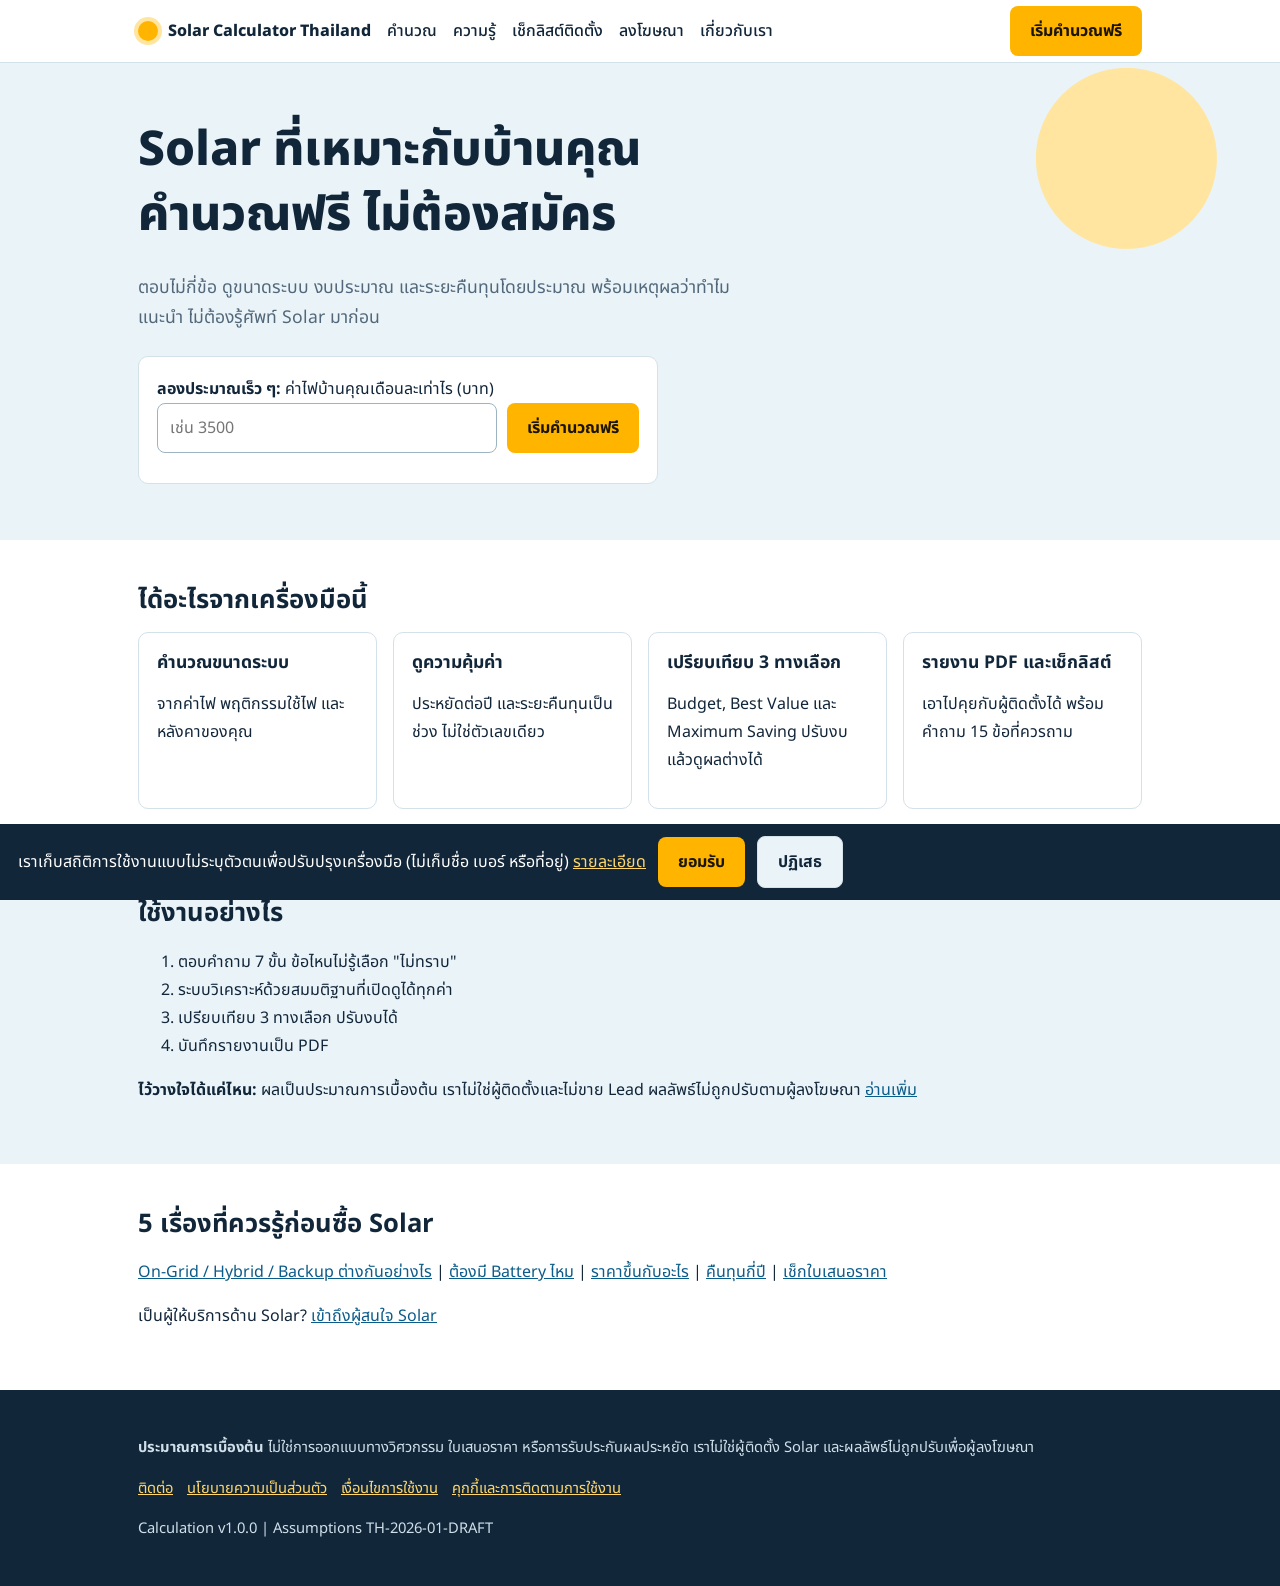
==== index.html @ 62407b29 "Add files via upload" ====
<!doctype html><html lang="th"><head><meta charset="utf-8"><meta name="viewport" content="width=device-width,initial-scale=1"><title>Solar Calculator Thailand | คำนวณ Solar สำหรับบ้านฟรี</title>
<meta name="description" content="เครื่องมือช่วยตัดสินใจติดตั้ง Solar สำหรับเจ้าของบ้านในไทย คำนวณขนาดระบบ ความคุ้มค่า เปรียบเทียบ 3 ทางเลือก และดาวน์โหลดรายงาน ฟรี ไม่ต้องใส่เบอร์โทร">
<link rel="preconnect" href="https://fonts.googleapis.com"><link rel="preconnect" href="https://fonts.gstatic.com" crossorigin><link href="https://fonts.googleapis.com/css2?family=Noto+Sans+Thai:wght@400;500;600;700;800&display=swap" rel="stylesheet"><link rel="stylesheet" href="css/style.css"></head><body data-page="home"><div id="h"></div>
<section class="hero"><div class="w"><h1>Solar ที่เหมาะกับบ้านคุณ<br>คำนวณฟรี ไม่ต้องสมัคร</h1>
<p>ตอบไม่กี่ข้อ ดูขนาดระบบ งบประมาณ และระยะคืนทุนโดยประมาณ พร้อมเหตุผลว่าทำไมแนะนำ ไม่ต้องรู้ศัพท์ Solar มาก่อน</p>
<div class="est"><label for="eb"><b>ลองประมาณเร็ว ๆ:</b> ค่าไฟบ้านคุณเดือนละเท่าไร (บาท)</label>
<div class="row"><input id="eb" type="number" inputmode="numeric" min="0" placeholder="เช่น 3500"><a class="btn" id="go" href="calculator.html" data-cta="hero">เริ่มคำนวณฟรี</a></div>
<div class="out" id="eo" aria-live="polite"></div></div></div></section>
<section class="sec"><div class="w"><h2>ได้อะไรจากเครื่องมือนี้</h2><div class="grid">
<div class="card"><h3>คำนวณขนาดระบบ</h3><p>จากค่าไฟ พฤติกรรมใช้ไฟ และหลังคาของคุณ</p></div>
<div class="card"><h3>ดูความคุ้มค่า</h3><p>ประหยัดต่อปี และระยะคืนทุนเป็นช่วง ไม่ใช่ตัวเลขเดียว</p></div>
<div class="card"><h3>เปรียบเทียบ 3 ทางเลือก</h3><p>Budget, Best Value และ Maximum Saving ปรับงบแล้วดูผลต่างได้</p></div>
<div class="card"><h3>รายงาน PDF และเช็กลิสต์</h3><p>เอาไปคุยกับผู้ติดตั้งได้ พร้อมคำถาม 15 ข้อที่ควรถาม</p></div></div></div></section>
<section class="sec alt"><div class="w"><h2>ใช้งานอย่างไร</h2><ol><li>ตอบคำถาม 7 ขั้น ข้อไหนไม่รู้เลือก "ไม่ทราบ"</li><li>ระบบวิเคราะห์ด้วยสมมติฐานที่เปิดดูได้ทุกค่า</li><li>เปรียบเทียบ 3 ทางเลือก ปรับงบได้</li><li>บันทึกรายงานเป็น PDF</li></ol>
<p><b>ไว้วางใจได้แค่ไหน:</b> ผลเป็นประมาณการเบื้องต้น เราไม่ใช่ผู้ติดตั้งและไม่ขาย Lead ผลลัพธ์ไม่ถูกปรับตามผู้ลงโฆษณา <a href="about.html">อ่านเพิ่ม</a></p></div></section>
<section class="sec"><div class="w"><h2>5 เรื่องที่ควรรู้ก่อนซื้อ Solar</h2><p><a href="knowledge.html#system">On-Grid / Hybrid / Backup ต่างกันอย่างไร</a> | <a href="knowledge.html#battery">ต้องมี Battery ไหม</a> | <a href="knowledge.html#cost">ราคาขึ้นกับอะไร</a> | <a href="knowledge.html#payback">คืนทุนกี่ปี</a> | <a href="knowledge.html#quote">เช็กใบเสนอราคา</a></p>
<p>เป็นผู้ให้บริการด้าน Solar? <a href="advertise.html">เข้าถึงผู้สนใจ Solar</a></p></div></section>
<div id="f"></div><script src="js/config.js"></script><script src="js/engine.js"></script><script src="js/common.js"></script>
<script>const eb=$("#eb"),eo=$("#eo"),go=$("#go");eb.addEventListener("input",()=>{const b=+eb.value;go.href="calculator.html"+(b>0?"?bill="+b:"");if(!(b>0)){eo.textContent="";return}
const r=SolarEngine.calc({bill:b,presence:"some",peaks:["day"]},SOLAR_CONFIG),s=r.scenarios.best;
eo.innerHTML="ประมาณ <b>"+s.S+" kWp</b> ราคา "+rng(s.cost[0],s.cost[2])+" บาท ผลประโยชน์ "+rng(s.benefit[0],s.benefit[2])+" บาท/ปี <br><span class='note'>ค่าประมาณคร่าว ๆ ตอบคำถามเพิ่มเพื่อผลที่แม่นขึ้น</span>"})</script></body></html>
---- css/style.css ----
:root{--ink:#12263A;--sun:#FFB400;--sky:#EAF4F8;--leaf:#1F7A5C;--line:#D3E1E9;--mut:#52687A;--r:10px}
*{box-sizing:border-box}html{scroll-padding-top:72px}
body{margin:0;font:16px/1.75 "Noto Sans Thai",system-ui,sans-serif;color:var(--ink);background:#fff}
a{color:#0B5C8A}h1,h2,h3{line-height:1.35;margin:0 0 .5em}h1{font-size:clamp(1.9rem,5vw,3rem);font-weight:800}h2{font-size:1.6rem}h3{font-size:1.1rem}
.w{max-width:1040px;margin:auto;padding:0 18px}.sec{padding:44px 0}.alt{background:var(--sky)}
.top{position:sticky;top:0;z-index:9;background:#fff;border-bottom:1px solid var(--line)}
.top .w{display:flex;align-items:center;gap:16px;min-height:62px;flex-wrap:wrap}
.logo{font-weight:800;color:var(--ink);text-decoration:none;display:flex;gap:10px;align-items:center}
.logo i{width:20px;height:20px;border-radius:50%;background:var(--sun);box-shadow:0 0 0 4px #FFE5A0}
nav{display:flex;gap:6px 16px;flex:1;flex-wrap:wrap}nav a{color:var(--ink);text-decoration:none;font-weight:500}nav a:hover{text-decoration:underline}
.btn{display:inline-block;border:0;border-radius:8px;padding:11px 20px;min-height:44px;font:inherit;font-weight:700;background:var(--sun);color:#1b1500;cursor:pointer;text-decoration:none}
.btn.g{background:var(--sky);color:var(--ink);border:1px solid var(--line)}.btn:focus-visible,a:focus-visible,input:focus-visible,select:focus-visible,textarea:focus-visible,summary:focus-visible{outline:3px solid #0B5C8A;outline-offset:2px}
.hero{background:radial-gradient(circle at 88% 20%,#FFE5A0 0,#FFE5A0 90px,transparent 91px),var(--sky);padding:56px 0}
.hero p{max-width:34em;color:var(--mut);font-size:1.1rem}
.est{background:#fff;border:1px solid var(--line);border-radius:var(--r);padding:18px;max-width:520px;margin-top:22px}
.est .row{display:flex;gap:10px;flex-wrap:wrap}.est input{flex:1;min-width:140px}
.out{margin-top:12px;color:var(--ink)}.out b{font-size:1.4rem}
.grid{display:grid;gap:16px;grid-template-columns:repeat(auto-fit,minmax(220px,1fr))}
.card{border:1px solid var(--line);border-radius:var(--r);padding:18px;background:#fff}
.alt .card{border-color:#c4d8e2}
input,select,textarea{width:100%;font:inherit;padding:10px 12px;min-height:44px;border:1px solid #9db3c2;border-radius:8px;background:#fff;color:var(--ink)}
.field{margin:0 0 18px}.field>label{display:block;font-weight:600;margin-bottom:4px}
.chk{display:flex!important;gap:10px;align-items:center;font-weight:500!important}.chk input,.opt input{width:auto;min-height:0;accent-color:var(--leaf)}
.opts{display:grid;gap:10px;grid-template-columns:repeat(auto-fit,minmax(180px,1fr))}
.opt{display:flex;gap:10px;align-items:flex-start;border:1px solid #9db3c2;border-radius:8px;padding:12px;cursor:pointer;min-height:48px}
.opt:has(input:checked){border-color:var(--leaf);background:#E6F4EE}.opt small{display:block;color:var(--mut)}
.note{color:var(--mut);font-size:.9rem;margin:4px 0 0}.err{color:#B3261E;margin:4px 0 0;font-weight:600}
.i{border:1px solid var(--mut);background:#fff;color:var(--mut);border-radius:50%;width:26px;height:26px;cursor:pointer;font-size:.8rem;line-height:1}
.prog{height:10px;background:var(--line);border-radius:6px;overflow:hidden;margin:8px 0}.prog div{height:100%;background:var(--leaf);transition:width .3s}
.nav{display:flex;justify-content:space-between;gap:10px;margin-top:22px}
.sc{display:flex;justify-content:space-between;color:var(--mut);font-size:.9rem}
.cards3{display:grid;gap:14px;grid-template-columns:repeat(auto-fit,minmax(240px,1fr));margin:18px 0}
.scn{border:2px solid var(--line);border-radius:var(--r);padding:16px;cursor:pointer;background:#fff}.scn.best{border-color:var(--leaf)}.scn.sel{box-shadow:0 0 0 3px #BFE3D3}
.tag{background:var(--leaf);color:#fff;border-radius:6px;font-size:.78rem;padding:1px 8px;margin-left:8px}
.big{font-size:2rem;font-weight:800;margin:0}.scn dl{margin:8px 0 0;display:grid;grid-template-columns:auto 1fr;gap:2px 10px;font-size:.92rem}.scn dt{color:var(--mut)}.scn dd{margin:0;text-align:right;font-weight:600}
.badge{display:inline-block;border-radius:6px;padding:2px 10px;font-weight:700;background:var(--sky)}.badge.high{background:#DDF3E8;color:var(--leaf)}.badge.low{background:#FDE7E4;color:#B3261E}
dialog{max-width:520px;width:calc(100% - 28px);border:0;border-radius:var(--r);padding:22px;box-shadow:0 10px 40px #0004}dialog::backdrop{background:#0006}
.bar{position:fixed;left:0;right:0;bottom:0;background:var(--ink);color:#fff;padding:12px 18px;z-index:20;display:flex;gap:12px;align-items:center;flex-wrap:wrap}.bar a{color:#FFD76A}
footer{background:var(--ink);color:#cfe0ea;padding:30px 0;font-size:.92rem}footer a{color:#FFD76A;margin-right:14px}
table{border-collapse:collapse;width:100%}td,th{border:1px solid var(--line);padding:6px 10px;text-align:left;vertical-align:top}
details{border:1px solid var(--line);border-radius:8px;padding:10px 14px;margin:10px 0;background:#fff}summary{cursor:pointer;font-weight:700}
.pg{margin:0 0 22px}.hp{position:absolute;left:-9999px}
@media print{.top,footer,.bar,.noprint{display:none!important}body{font-size:11.5pt}.pg{break-inside:avoid}}
@media (prefers-reduced-motion:reduce){*{transition:none!important}}
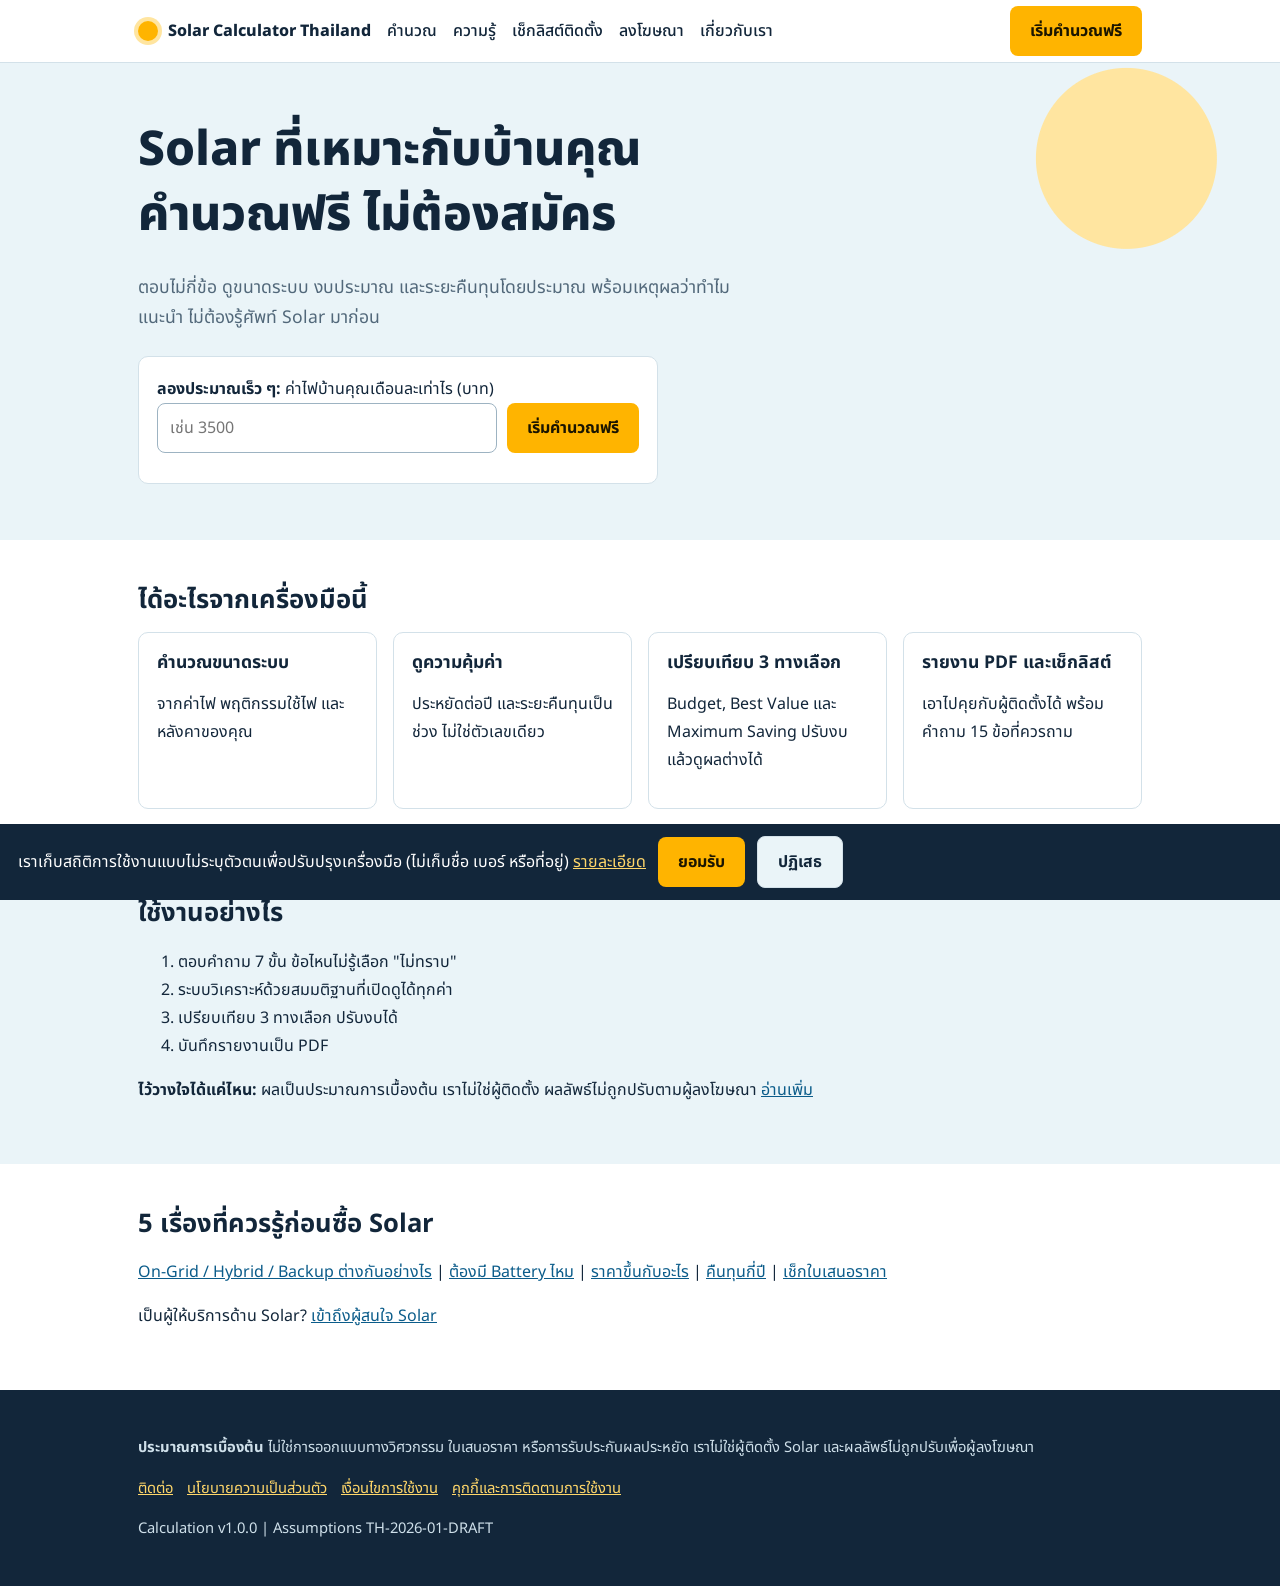
==== commit cff61c05: "Update index.html" ====
--- a/index.html
+++ b/index.html
@@ -12,7 +12,7 @@
 <div class="card"><h3>เปรียบเทียบ 3 ทางเลือก</h3><p>Budget, Best Value และ Maximum Saving ปรับงบแล้วดูผลต่างได้</p></div>
 <div class="card"><h3>รายงาน PDF และเช็กลิสต์</h3><p>เอาไปคุยกับผู้ติดตั้งได้ พร้อมคำถาม 15 ข้อที่ควรถาม</p></div></div></div></section>
 <section class="sec alt"><div class="w"><h2>ใช้งานอย่างไร</h2><ol><li>ตอบคำถาม 7 ขั้น ข้อไหนไม่รู้เลือก "ไม่ทราบ"</li><li>ระบบวิเคราะห์ด้วยสมมติฐานที่เปิดดูได้ทุกค่า</li><li>เปรียบเทียบ 3 ทางเลือก ปรับงบได้</li><li>บันทึกรายงานเป็น PDF</li></ol>
-<p><b>ไว้วางใจได้แค่ไหน:</b> ผลเป็นประมาณการเบื้องต้น เราไม่ใช่ผู้ติดตั้งและไม่ขาย Lead ผลลัพธ์ไม่ถูกปรับตามผู้ลงโฆษณา <a href="about.html">อ่านเพิ่ม</a></p></div></section>
+<p><b>ไว้วางใจได้แค่ไหน:</b> ผลเป็นประมาณการเบื้องต้น เราไม่ใช่ผู้ติดตั้ง ผลลัพธ์ไม่ถูกปรับตามผู้ลงโฆษณา <a href="about.html">อ่านเพิ่ม</a></p></div></section>
 <section class="sec"><div class="w"><h2>5 เรื่องที่ควรรู้ก่อนซื้อ Solar</h2><p><a href="knowledge.html#system">On-Grid / Hybrid / Backup ต่างกันอย่างไร</a> | <a href="knowledge.html#battery">ต้องมี Battery ไหม</a> | <a href="knowledge.html#cost">ราคาขึ้นกับอะไร</a> | <a href="knowledge.html#payback">คืนทุนกี่ปี</a> | <a href="knowledge.html#quote">เช็กใบเสนอราคา</a></p>
 <p>เป็นผู้ให้บริการด้าน Solar? <a href="advertise.html">เข้าถึงผู้สนใจ Solar</a></p></div></section>
 <div id="f"></div><script src="js/config.js"></script><script src="js/engine.js"></script><script src="js/common.js"></script>
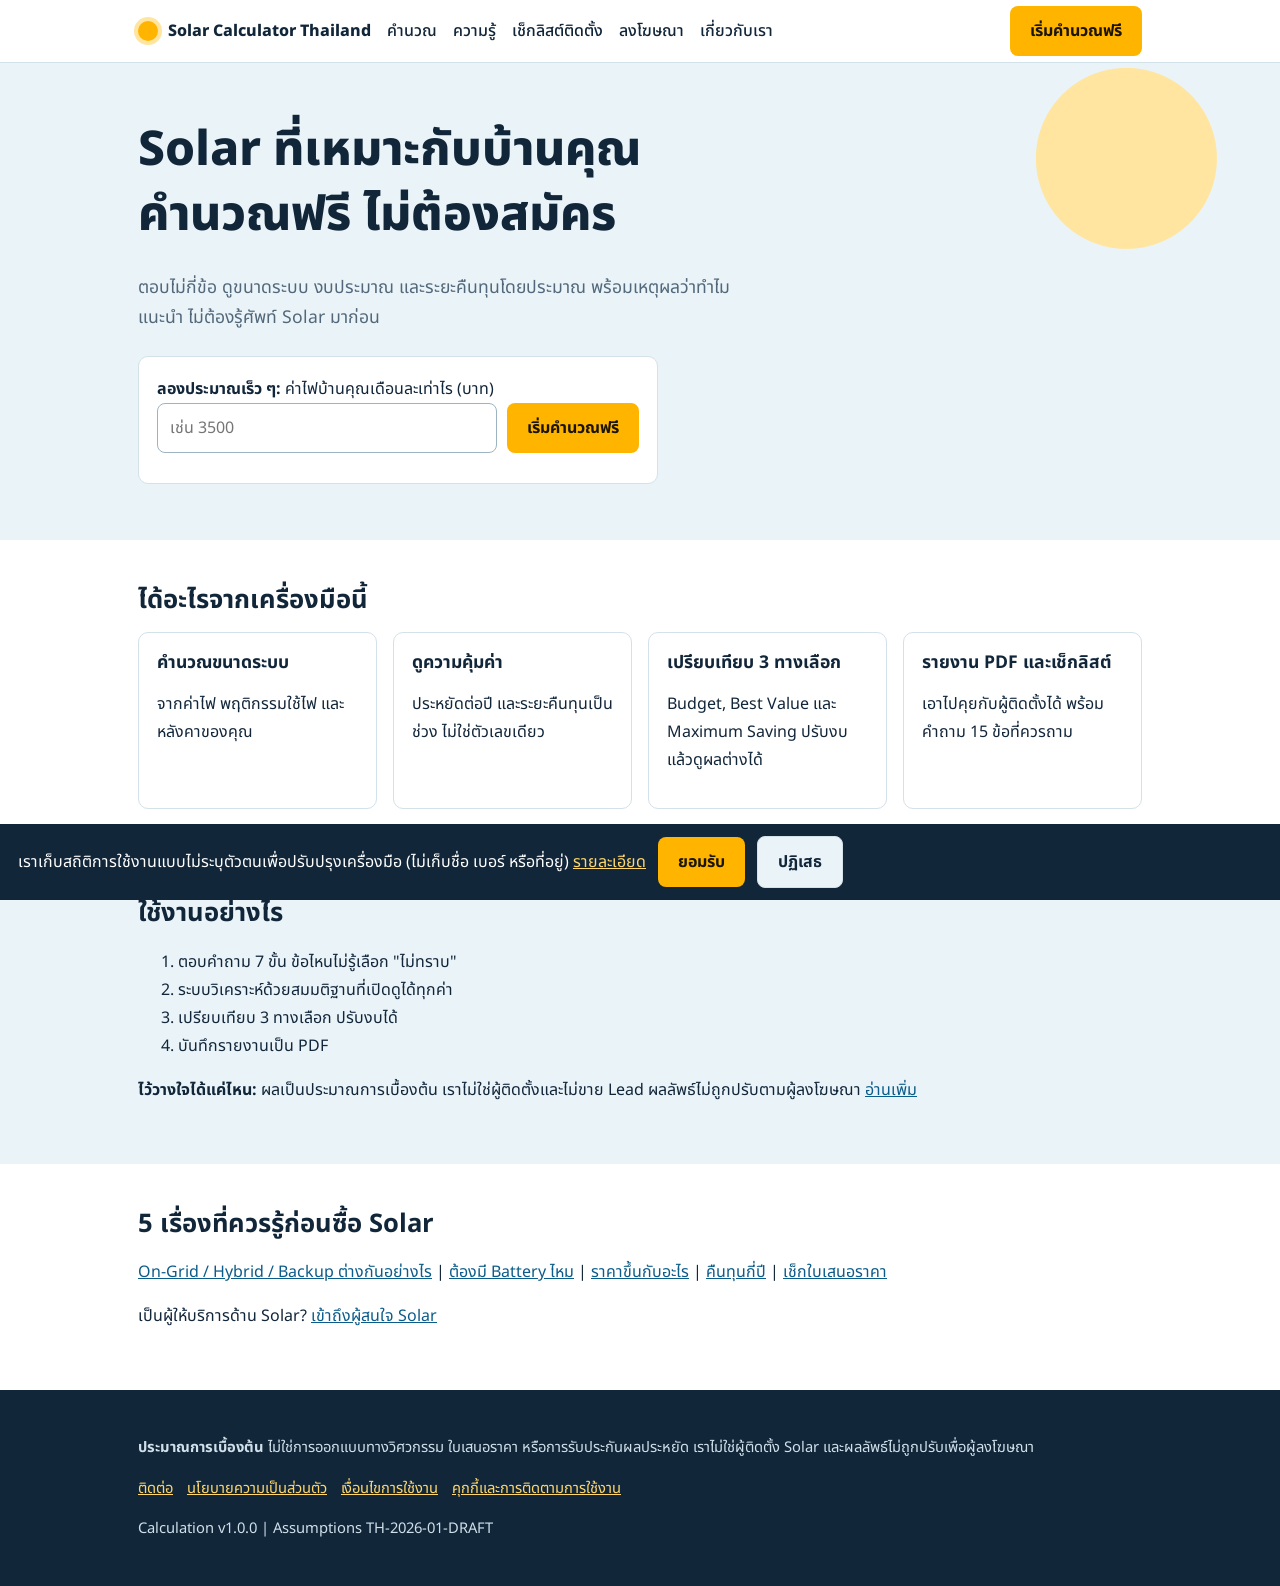
==== commit 84310893: "Add files via upload" ====
--- a/index.html
+++ b/index.html
@@ -12,7 +12,7 @@
 <div class="card"><h3>เปรียบเทียบ 3 ทางเลือก</h3><p>Budget, Best Value และ Maximum Saving ปรับงบแล้วดูผลต่างได้</p></div>
 <div class="card"><h3>รายงาน PDF และเช็กลิสต์</h3><p>เอาไปคุยกับผู้ติดตั้งได้ พร้อมคำถาม 15 ข้อที่ควรถาม</p></div></div></div></section>
 <section class="sec alt"><div class="w"><h2>ใช้งานอย่างไร</h2><ol><li>ตอบคำถาม 7 ขั้น ข้อไหนไม่รู้เลือก "ไม่ทราบ"</li><li>ระบบวิเคราะห์ด้วยสมมติฐานที่เปิดดูได้ทุกค่า</li><li>เปรียบเทียบ 3 ทางเลือก ปรับงบได้</li><li>บันทึกรายงานเป็น PDF</li></ol>
-<p><b>ไว้วางใจได้แค่ไหน:</b> ผลเป็นประมาณการเบื้องต้น เราไม่ใช่ผู้ติดตั้ง ผลลัพธ์ไม่ถูกปรับตามผู้ลงโฆษณา <a href="about.html">อ่านเพิ่ม</a></p></div></section>
+<p><b>ไว้วางใจได้แค่ไหน:</b> ผลเป็นประมาณการเบื้องต้น เราไม่ใช่ผู้ติดตั้งและไม่ขาย Lead ผลลัพธ์ไม่ถูกปรับตามผู้ลงโฆษณา <a href="about.html">อ่านเพิ่ม</a></p></div></section>
 <section class="sec"><div class="w"><h2>5 เรื่องที่ควรรู้ก่อนซื้อ Solar</h2><p><a href="knowledge.html#system">On-Grid / Hybrid / Backup ต่างกันอย่างไร</a> | <a href="knowledge.html#battery">ต้องมี Battery ไหม</a> | <a href="knowledge.html#cost">ราคาขึ้นกับอะไร</a> | <a href="knowledge.html#payback">คืนทุนกี่ปี</a> | <a href="knowledge.html#quote">เช็กใบเสนอราคา</a></p>
 <p>เป็นผู้ให้บริการด้าน Solar? <a href="advertise.html">เข้าถึงผู้สนใจ Solar</a></p></div></section>
 <div id="f"></div><script src="js/config.js"></script><script src="js/engine.js"></script><script src="js/common.js"></script>
